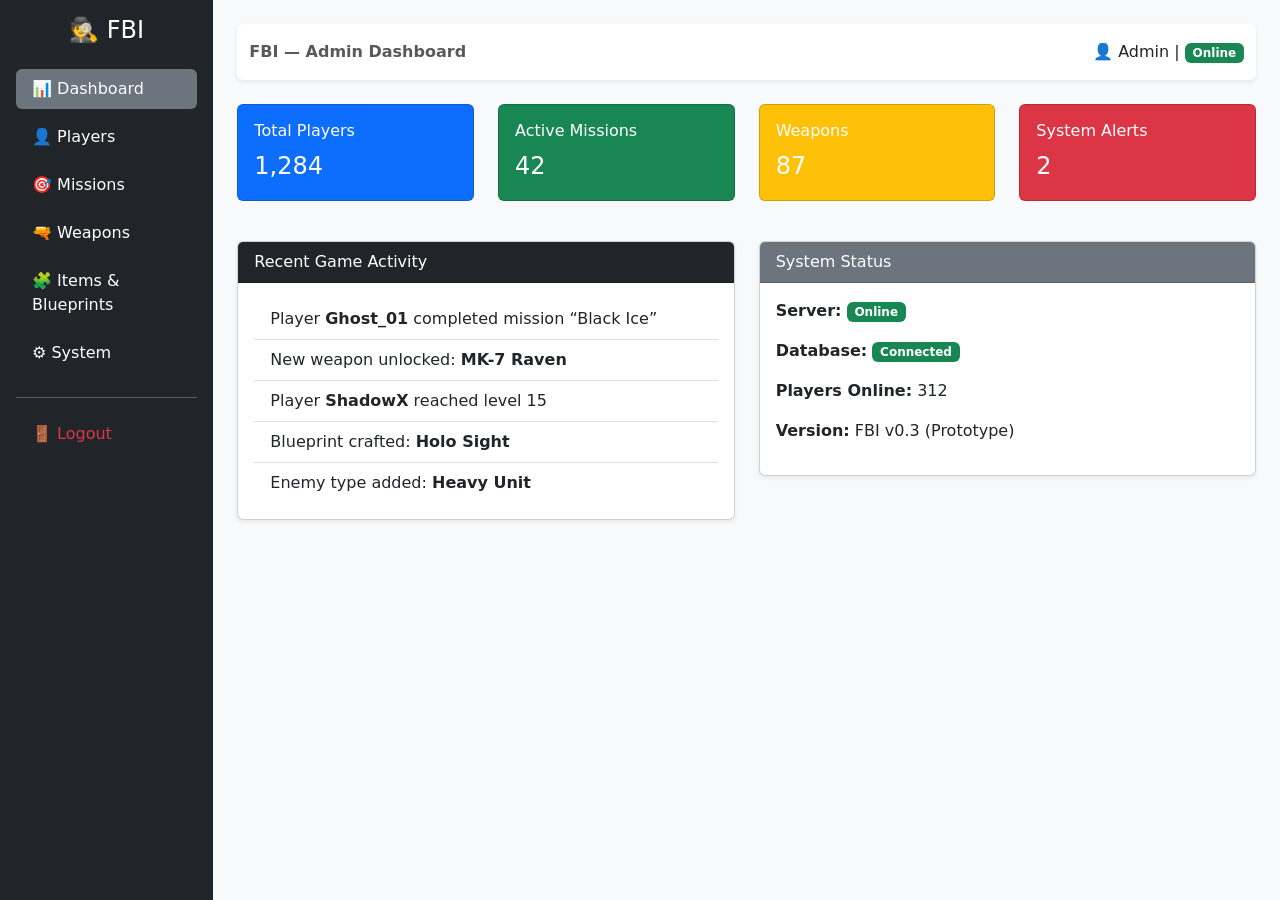
==== backoffice.html @ 22dfb8e6 "Site" ====
<!DOCTYPE html>
<html lang="en">

<head>
    <meta charset="UTF-8">
    <title>FBI — ADMIN — Back Office</title>
    <meta name="viewport" content="width=device-width, initial-scale=1.0">

    <!-- Bootstrap -->
    <link href="https://cdn.jsdelivr.net/npm/bootstrap@5.3.2/dist/css/bootstrap.min.css" rel="stylesheet">
</head>

<body class="bg-light">

    <div class="container-fluid">
        <div class="row vh-100">

            <!-- SIDEBAR -->
            <div class="col-12 col-md-3 col-lg-2 bg-dark text-white p-3">
                <h4 class="text-center mb-4">🕵️ FBI</h4>

                <ul class="nav nav-pills flex-column">
                    <li class="nav-item mb-2">
                        <a class="nav-link active bg-secondary text-white" href="#">📊 Dashboard</a>
                    </li>
                    <li class="nav-item mb-2">
                        <a class="nav-link text-white" href="players.html">👤 Players</a>
                    </li>
                    <li class="nav-item mb-2">
                        <a class="nav-link text-white" href="missions.html">🎯 Missions</a>
                    </li>
                    <li class="nav-item mb-2">
                        <a class="nav-link text-white" href="weapons.html">🔫 Weapons</a>
                    </li>
                    <li class="nav-item mb-2">
                        <a class="nav-link text-white" href="items.html">🧩 Items & Blueprints</a>
                    </li>
                    <li class="nav-item mb-2">
                        <a class="nav-link text-white" href="system.html">⚙️ System</a>
                    </li>
                    <hr>
                    <li class="nav-item">
                        <a class="nav-link text-danger" href="index.html">🚪 Logout</a>
                    </li>
                </ul>
            </div>

            <!-- MAIN CONTENT -->
            <div class="col-12 col-md-9 col-lg-10 p-4">

                <!-- TOP BAR -->
                <nav class="navbar navbar-light bg-white mb-4 rounded shadow-sm">
                    <div class="container-fluid">
                        <span class="navbar-text fw-bold">
                            FBI — Admin Dashboard
                        </span>
                        <span>
                            👤 Admin | <span class="badge bg-success">Online</span>
                        </span>
                    </div>
                </nav>

                <!-- STATS -->
                <div class="row">

                    <div class="col-md-3">
                        <div class="card text-white bg-primary mb-3">
                            <div class="card-body">
                                <h6>Total Players</h6>
                                <p class="fs-4 mb-0">1,284</p>
                            </div>
                        </div>
                    </div>

                    <div class="col-md-3">
                        <div class="card text-white bg-success mb-3">
                            <div class="card-body">
                                <h6>Active Missions</h6>
                                <p class="fs-4 mb-0">42</p>
                            </div>
                        </div>
                    </div>

                    <div class="col-md-3">
                        <div class="card text-white bg-warning mb-3">
                            <div class="card-body">
                                <h6>Weapons</h6>
                                <p class="fs-4 mb-0">87</p>
                            </div>
                        </div>
                    </div>

                    <div class="col-md-3">
                        <div class="card text-white bg-danger mb-3">
                            <div class="card-body">
                                <h6>System Alerts</h6>
                                <p class="fs-4 mb-0">2</p>
                            </div>
                        </div>
                    </div>

                </div>

                <!-- BOTTOM SECTION -->
                <div class="row mt-4">

                    <!-- RECENT ACTIVITY -->
                    <div class="col-md-6">
                        <div class="card shadow-sm">
                            <div class="card-header bg-dark text-white">
                                Recent Game Activity
                            </div>
                            <div class="card-body">
                                <ul class="list-group list-group-flush">
                                    <li class="list-group-item">Player <b>Ghost_01</b> completed mission “Black Ice”
                                    </li>
                                    <li class="list-group-item">New weapon unlocked: <b>MK-7 Raven</b></li>
                                    <li class="list-group-item">Player <b>ShadowX</b> reached level 15</li>
                                    <li class="list-group-item">Blueprint crafted: <b>Holo Sight</b></li>
                                    <li class="list-group-item">Enemy type added: <b>Heavy Unit</b></li>
                                </ul>
                            </div>
                        </div>
                    </div>

                    <!-- SYSTEM STATUS -->
                    <div class="col-md-6">
                        <div class="card shadow-sm">
                            <div class="card-header bg-secondary text-white">
                                System Status
                            </div>
                            <div class="card-body">
                                <p><strong>Server:</strong> <span class="badge bg-success">Online</span></p>
                                <p><strong>Database:</strong> <span class="badge bg-success">Connected</span></p>
                                <p><strong>Players Online:</strong> 312</p>
                                <p><strong>Version:</strong> FBI v0.3 (Prototype)</p>
                            </div>
                        </div>
                    </div>

                </div>

            </div>
        </div>
    </div>

    <!-- Bootstrap JS -->
    <script src="https://cdn.jsdelivr.net/npm/bootstrap@5.3.2/dist/js/bootstrap.bundle.min.js"></script>

</body>

</html>
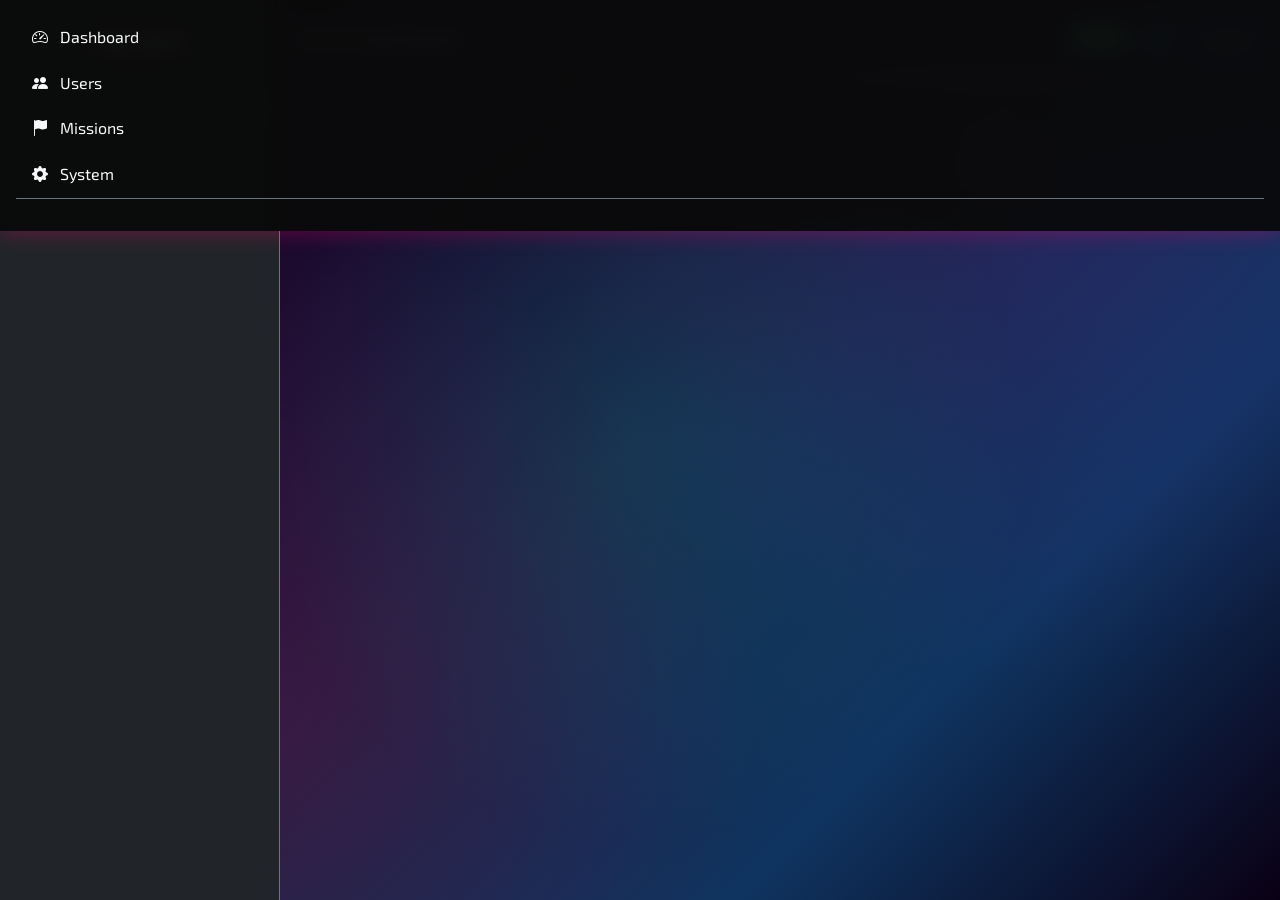
==== commit 5d049843: "Site" ====
--- a/backoffice.html
+++ b/backoffice.html
@@ -2,151 +2,263 @@
 <html lang="en">
 
 <head>
-    <meta charset="UTF-8">
-    <title>FBI — ADMIN — Back Office</title>
-    <meta name="viewport" content="width=device-width, initial-scale=1.0">
-
-    <!-- Bootstrap -->
-    <link href="https://cdn.jsdelivr.net/npm/bootstrap@5.3.2/dist/css/bootstrap.min.css" rel="stylesheet">
+  <meta charset="UTF-8" />
+  <meta name="viewport" content="width=device-width, initial-scale=1.0" />
+  <title>FBI — Admin Dashboard</title>
+
+  <link rel="preconnect" href="https://fonts.googleapis.com" />
+  <link rel="preconnect" href="https://fonts.gstatic.com" crossorigin />
+  <link href="https://fonts.googleapis.com/css2?family=Orbitron:wght@400;700;900&family=Exo+2:wght@300;400;600;700&display=swap" rel="stylesheet" />
+  <link href="https://cdn.jsdelivr.net/npm/bootstrap@5.3.2/dist/css/bootstrap.min.css" rel="stylesheet" />
+  <link href="https://cdn.jsdelivr.net/npm/bootstrap-icons@1.10.5/font/bootstrap-icons.css" rel="stylesheet" />
+  <link href="tooplate-nexus-brew.css" rel="stylesheet" />
+  <link href="styles.css" rel="stylesheet" />
 </head>
 
-<body class="bg-light">
-
-    <div class="container-fluid">
-        <div class="row vh-100">
-
-            <!-- SIDEBAR -->
-            <div class="col-12 col-md-3 col-lg-2 bg-dark text-white p-3">
-                <h4 class="text-center mb-4">🕵️ FBI</h4>
-
-                <ul class="nav nav-pills flex-column">
-                    <li class="nav-item mb-2">
-                        <a class="nav-link active bg-secondary text-white" href="#">📊 Dashboard</a>
-                    </li>
-                    <li class="nav-item mb-2">
-                        <a class="nav-link text-white" href="players.html">👤 Players</a>
-                    </li>
-                    <li class="nav-item mb-2">
-                        <a class="nav-link text-white" href="missions.html">🎯 Missions</a>
-                    </li>
-                    <li class="nav-item mb-2">
-                        <a class="nav-link text-white" href="weapons.html">🔫 Weapons</a>
-                    </li>
-                    <li class="nav-item mb-2">
-                        <a class="nav-link text-white" href="items.html">🧩 Items & Blueprints</a>
-                    </li>
-                    <li class="nav-item mb-2">
-                        <a class="nav-link text-white" href="system.html">⚙️ System</a>
-                    </li>
-                    <hr>
-                    <li class="nav-item">
-                        <a class="nav-link text-danger" href="index.html">🚪 Logout</a>
-                    </li>
-                </ul>
-            </div>
-
-            <!-- MAIN CONTENT -->
-            <div class="col-12 col-md-9 col-lg-10 p-4">
-
-                <!-- TOP BAR -->
-                <nav class="navbar navbar-light bg-white mb-4 rounded shadow-sm">
-                    <div class="container-fluid">
-                        <span class="navbar-text fw-bold">
-                            FBI — Admin Dashboard
-                        </span>
-                        <span>
-                            👤 Admin | <span class="badge bg-success">Online</span>
-                        </span>
-                    </div>
-                </nav>
-
-                <!-- STATS -->
+<body data-admin="true">
+  <div class="d-flex vh-100">
+    <aside class="d-none d-md-flex flex-column bg-dark border-end border-secondary" style="width: 280px">
+      <div class="p-4 text-center border-bottom border-secondary">
+        <div class="fs-4 fw-bold">FBI OPS</div>
+        <div class="text-muted small">Control Panel</div>
+      </div>
+      <nav class="nav flex-column p-3 gap-1">
+        <a class="nav-link text-light active" href="#dashboard" data-bs-toggle="tab">
+          <i class="bi bi-speedometer2 me-2"></i> Dashboard
+        </a>
+        <a class="nav-link text-light" href="#users" data-bs-toggle="tab">
+          <i class="bi bi-people-fill me-2"></i> Users
+        </a>
+        <a class="nav-link text-light" href="#missions" data-bs-toggle="tab">
+          <i class="bi bi-flag-fill me-2"></i> Missions
+        </a>
+        <a class="nav-link text-light" href="#system" data-bs-toggle="tab">
+          <i class="bi bi-gear-fill me-2"></i> System
+        </a>
+        <div class="mt-auto pt-3 border-top border-secondary">
+          <button id="logoutBtn" class="btn btn-outline-info w-100">
+            <i class="bi bi-box-arrow-right me-2"></i> Logout
+          </button>
+        </div>
+      </nav>
+    </aside>
+
+    <div class="flex-fill d-flex flex-column">
+      <header class="d-flex align-items-center justify-content-between p-3 border-bottom border-secondary">
+        <div class="d-flex align-items-center gap-2">
+          <button class="btn btn-ghost d-md-none" data-bs-toggle="offcanvas" data-bs-target="#navDrawer">
+            <i class="bi bi-list fs-4"></i>
+          </button>
+          <div>
+            <div id="pageTitle" class="h5 mb-0">Admin Dashboard</div>
+            <small class="text-muted" id="adminEmail"></small>
+          </div>
+        </div>
+        <div class="d-flex gap-2 align-items-center">
+          <span class="badge bg-success">Online</span>
+          <button class="btn btn-ghost" id="settingsDropdown" data-bs-toggle="dropdown" aria-haspopup="true" aria-expanded="false">
+            <i class="bi bi-gear-fill fs-5"></i>
+          </button>
+          <ul class="dropdown-menu dropdown-menu-end">
+            <li class="dropdown-header" data-i18n="settings">Settings</li>
+            <li><small class="dropdown-item-text" data-i18n="language">Language</small></li>
+            <li><button class="dropdown-item" type="button" data-lang="en">English</button></li>
+            <li><button class="dropdown-item" type="button" data-lang="pt">Português</button></li>
+            <li><button class="dropdown-item" type="button" data-lang="it">Italiano</button></li>
+            <li><button class="dropdown-item" type="button" data-lang="es">Español</button></li>
+            <li><hr class="dropdown-divider" /></li>
+            <li><small class="dropdown-item-text" data-i18n="theme">Theme</small></li>
+            <li><button class="dropdown-item" type="button" data-theme="dark">Dark</button></li>
+            <li><button class="dropdown-item" type="button" data-theme="light">Light</button></li>
+          </ul>
+          <button id="logoutBtn" class="btn btn-outline-info">Logout</button>
+        </div>
+      </header>
+
+      <main class="flex-fill overflow-auto p-4">
+        <div class="tab-content">
+          <section class="tab-pane fade show active" id="dashboard">
+            <div class="row g-3">
+              <div class="col-12 col-md-6 col-xl-3">
+                <div class="card panel">
+                  <div class="card-body">
+                    <h6 class="text-uppercase text-muted">Total Players</h6>
+                    <div class="d-flex align-items-end justify-content-between">
+                      <span class="fs-3 fw-bold">1,284</span>
+                      <i class="bi bi-people-fill fs-3 text-info"></i>
+                    </div>
+                  </div>
+                </div>
+              </div>
+              <div class="col-12 col-md-6 col-xl-3">
+                <div class="card panel">
+                  <div class="card-body">
+                    <h6 class="text-uppercase text-muted">Active Missions</h6>
+                    <div class="d-flex align-items-end justify-content-between">
+                      <span class="fs-3 fw-bold">42</span>
+                      <i class="bi bi-flag-fill fs-3 text-info"></i>
+                    </div>
+                  </div>
+                </div>
+              </div>
+              <div class="col-12 col-md-6 col-xl-3">
+                <div class="card panel">
+                  <div class="card-body">
+                    <h6 class="text-uppercase text-muted">Weapons</h6>
+                    <div class="d-flex align-items-end justify-content-between">
+                      <span class="fs-3 fw-bold">87</span>
+                      <i class="bi bi-shield-lock-fill fs-3 text-info"></i>
+                    </div>
+                  </div>
+                </div>
+              </div>
+              <div class="col-12 col-md-6 col-xl-3">
+                <div class="card panel">
+                  <div class="card-body">
+                    <h6 class="text-uppercase text-muted">System Alerts</h6>
+                    <div class="d-flex align-items-end justify-content-between">
+                      <span class="fs-3 fw-bold">2</span>
+                      <i class="bi bi-exclamation-triangle-fill fs-3 text-info"></i>
+                    </div>
+                  </div>
+                </div>
+              </div>
+            </div>
+
+            <div class="row g-3 mt-4">
+              <div class="col-12 col-lg-6">
+                <div class="card panel">
+                  <div class="card-header bg-transparent border-bottom">
+                    Recent Activity
+                  </div>
+                  <div class="card-body">
+                    <ul class="list-group list-group-flush">
+                      <li class="list-group-item bg-transparent">Player <strong>Ghost_01</strong> completed mission �Black Ice�.</li>
+                      <li class="list-group-item bg-transparent">New weapon unlocked: <strong>MK-7 Raven</strong>.</li>
+                      <li class="list-group-item bg-transparent">Player <strong>ShadowX</strong> reached level 15.</li>
+                      <li class="list-group-item bg-transparent">Blueprint crafted: <strong>Holo Sight</strong>.</li>
+                      <li class="list-group-item bg-transparent">Enemy type added: <strong>Heavy Unit</strong>.</li>
+                    </ul>
+                  </div>
+                </div>
+              </div>
+              <div class="col-12 col-lg-6">
+                <div class="card panel">
+                  <div class="card-header bg-transparent border-bottom">
+                    System Status
+                  </div>
+                  <div class="card-body">
+                    <p class="mb-2"><strong>Server:</strong> <span class="badge bg-success">Online</span></p>
+                    <p class="mb-2"><strong>Database:</strong> <span class="badge bg-success">Connected</span></p>
+                    <p class="mb-2"><strong>Players Online:</strong> 312</p>
+                    <p class="mb-0"><strong>Version:</strong> FBI v0.3 (Prototype)</p>
+                  </div>
+                </div>
+              </div>
+            </div>
+          </section>
+
+          <section class="tab-pane fade" id="users">
+            <div class="card panel">
+              <div class="card-header bg-transparent border-bottom">
+                Users
+              </div>
+              <div class="card-body">
+                <div class="table-responsive">
+                  <table class="table table-dark table-striped align-middle mb-0">
+                    <thead>
+                      <tr>
+                        <th>ID</th>
+                        <th>Username</th>
+                        <th>Rank</th>
+                        <th>Level</th>
+                        <th>Status</th>
+                      </tr>
+                    </thead>
+                    <tbody>
+                      <tr>
+                        <td>001</td>
+                        <td>Ghost_01</td>
+                        <td>Sergeant</td>
+                        <td>22</td>
+                        <td><span class="badge bg-success">Online</span></td>
+                      </tr>
+                      <tr>
+                        <td>002</td>
+                        <td>ShadowX</td>
+                        <td>Commander</td>
+                        <td>15</td>
+                        <td><span class="badge bg-danger">Offline</span></td>
+                      </tr>
+                    </tbody>
+                  </table>
+                </div>
+              </div>
+            </div>
+          </section>
+
+          <section class="tab-pane fade" id="missions">
+            <div class="card panel">
+              <div class="card-header bg-transparent border-bottom">
+                Missions
+              </div>
+              <div class="card-body">
+                <p class="text-muted">A high-level view of all active mission parameters and progression.</p>
                 <div class="row">
-
-                    <div class="col-md-3">
-                        <div class="card text-white bg-primary mb-3">
-                            <div class="card-body">
-                                <h6>Total Players</h6>
-                                <p class="fs-4 mb-0">1,284</p>
-                            </div>
-                        </div>
-                    </div>
-
-                    <div class="col-md-3">
-                        <div class="card text-white bg-success mb-3">
-                            <div class="card-body">
-                                <h6>Active Missions</h6>
-                                <p class="fs-4 mb-0">42</p>
-                            </div>
-                        </div>
-                    </div>
-
-                    <div class="col-md-3">
-                        <div class="card text-white bg-warning mb-3">
-                            <div class="card-body">
-                                <h6>Weapons</h6>
-                                <p class="fs-4 mb-0">87</p>
-                            </div>
-                        </div>
-                    </div>
-
-                    <div class="col-md-3">
-                        <div class="card text-white bg-danger mb-3">
-                            <div class="card-body">
-                                <h6>System Alerts</h6>
-                                <p class="fs-4 mb-0">2</p>
-                            </div>
-                        </div>
-                    </div>
-
-                </div>
-
-                <!-- BOTTOM SECTION -->
-                <div class="row mt-4">
-
-                    <!-- RECENT ACTIVITY -->
-                    <div class="col-md-6">
-                        <div class="card shadow-sm">
-                            <div class="card-header bg-dark text-white">
-                                Recent Game Activity
-                            </div>
-                            <div class="card-body">
-                                <ul class="list-group list-group-flush">
-                                    <li class="list-group-item">Player <b>Ghost_01</b> completed mission “Black Ice”
-                                    </li>
-                                    <li class="list-group-item">New weapon unlocked: <b>MK-7 Raven</b></li>
-                                    <li class="list-group-item">Player <b>ShadowX</b> reached level 15</li>
-                                    <li class="list-group-item">Blueprint crafted: <b>Holo Sight</b></li>
-                                    <li class="list-group-item">Enemy type added: <b>Heavy Unit</b></li>
-                                </ul>
-                            </div>
-                        </div>
-                    </div>
-
-                    <!-- SYSTEM STATUS -->
-                    <div class="col-md-6">
-                        <div class="card shadow-sm">
-                            <div class="card-header bg-secondary text-white">
-                                System Status
-                            </div>
-                            <div class="card-body">
-                                <p><strong>Server:</strong> <span class="badge bg-success">Online</span></p>
-                                <p><strong>Database:</strong> <span class="badge bg-success">Connected</span></p>
-                                <p><strong>Players Online:</strong> 312</p>
-                                <p><strong>Version:</strong> FBI v0.3 (Prototype)</p>
-                            </div>
-                        </div>
-                    </div>
-
-                </div>
-
-            </div>
-        </div>
+                  <div class="col-md-6">
+                    <ul class="list-group list-group-flush">
+                      <li class="list-group-item bg-transparent">Mission: <strong>Black Ice</strong> � Status: <span class="badge bg-warning">In Progress</span></li>
+                      <li class="list-group-item bg-transparent">Mission: <strong>Sunder</strong> � Status: <span class="badge bg-success">Complete</span></li>
+                      <li class="list-group-item bg-transparent">Mission: <strong>Phantom</strong> � Status: <span class="badge bg-secondary">Queued</span></li>
+                    </ul>
+                  </div>
+                  <div class="col-md-6">
+                    <div class="progress" style="height: 18px;">
+                      <div class="progress-bar bg-info" role="progressbar" style="width: 63%;" aria-valuenow="63" aria-valuemin="0" aria-valuemax="100">Overall Completion 63%</div>
+                    </div>
+                  </div>
+                </div>
+              </div>
+            </div>
+          </section>
+
+          <section class="tab-pane fade" id="system">
+            <div class="card panel">
+              <div class="card-header bg-transparent border-bottom">
+                System Settings
+              </div>
+              <div class="card-body">
+                <p class="text-muted mb-3">Update system preferences and maintenance modes.</p>
+                <div class="mb-3">
+                  <label class="form-label">Maintenance Mode</label>
+                  <div class="form-check form-switch">
+                    <input class="form-check-input" type="checkbox" id="maintenanceToggle" />
+                    <label class="form-check-label" for="maintenanceToggle">Enable maintenance mode</label>
+                  </div>
+                </div>
+                <div class="mb-3">
+                  <label class="form-label">Notification Level</label>
+                  <select class="form-select">
+                    <option>All alerts</option>
+                    <option selected>Critical only</option>
+                    <option>Off</option>
+                  </select>
+                </div>
+                <div class="mb-3">
+                  <button class="btn btn-outline-info" id="saveSettingsBtn">Save settings</button>
+                </div>
+              </div>
+            </div>
+          </section>
+        </div>
+      </main>
     </div>
-
-    <!-- Bootstrap JS -->
-    <script src="https://cdn.jsdelivr.net/npm/bootstrap@5.3.2/dist/js/bootstrap.bundle.min.js"></script>
-
+  </div>
+
+  <div class="toast-container position-fixed top-0 end-0 p-3"></div>
+
+  <script src="https://cdn.jsdelivr.net/npm/bootstrap@5.3.2/dist/js/bootstrap.bundle.min.js"></script>
+  <script src="app.js"></script>
 </body>
 
-</html>+</html>
--- a/tooplate-nexus-brew.css
+++ b/tooplate-nexus-brew.css
@@ -0,0 +1,1280 @@
+@charset "utf-8";
+/* CSS Document 
+
+Tooplate 2146 Nexus Brew
+
+https://www.tooplate.com/view/2146-nexus-brew
+
+*/
+
+* {
+	margin: 0;
+	padding: 0;
+	box-sizing: border-box;
+}
+
+:root {
+	--primary-gradient: linear-gradient(135deg, #d1346e, #7b45c7, #4b7ed9);
+	--secondary-gradient: linear-gradient(45deg, #40c4cc, #d1346e, #e06040);
+	--muted-gradient: linear-gradient(135deg, #b8306a, #6d3fb3, #3d6cc7);
+	--dark-bg: #0a0a0a;
+	--card-bg: rgba(20, 20, 20, 0.8);
+	--text-primary: #e0e0e0;
+	--text-secondary: #9a9a9a;
+	--neon-pink: #d1346e;
+	--neon-blue: #40c4cc;
+	--neon-purple: #7b45c7;
+	--muted-pink: #b8306a;
+	--muted-blue: #3a9da3;
+	--muted-purple: #6d3fb3;
+}
+
+body {
+	font-family: 'Exo 2', sans-serif;
+	background: #000000;
+	color: var(--text-primary);
+	overflow-x: hidden;
+	line-height: 1.6;
+	position: relative;
+	font-weight: 400;
+}
+
+/* Gradient background with more color */
+body::before {
+	content: '';
+	position: fixed;
+	top: 0;
+	left: 0;
+	right: 0;
+	bottom: 0;
+	background:
+		linear-gradient(135deg,
+			#0a0014 0%,
+			#1a0a2e 25%,
+			#16213e 50%,
+			#0f3460 75%,
+			#0a0014 100%),
+		radial-gradient(ellipse at top left, rgba(138, 43, 226, 0.25) 0%, transparent 50%),
+		radial-gradient(ellipse at bottom right, rgba(255, 0, 110, 0.25) 0%, transparent 50%),
+		radial-gradient(ellipse at center, rgba(0, 245, 255, 0.15) 0%, transparent 60%);
+	z-index: -3;
+}
+
+/* Additional color overlay */
+body::after {
+	content: '';
+	position: fixed;
+	top: 0;
+	left: 0;
+	right: 0;
+	bottom: 0;
+	background:
+		radial-gradient(circle at 20% 80%, rgba(255, 0, 110, 0.15) 0%, transparent 40%),
+		radial-gradient(circle at 80% 20%, rgba(138, 43, 226, 0.15) 0%, transparent 40%),
+		radial-gradient(circle at 50% 50%, rgba(0, 245, 255, 0.1) 0%, transparent 50%);
+	z-index: -3;
+	animation: gradientShift 15s ease-in-out infinite;
+}
+
+@keyframes gradientShift {
+
+	0%,
+	100% {
+		opacity: 0.5;
+		transform: scale(1) rotate(0deg);
+	}
+
+	50% {
+		opacity: 0.8;
+		transform: scale(1.1) rotate(180deg);
+	}
+}
+
+/* Static pattern overlay */
+.static-pattern {
+	position: fixed;
+	top: 0;
+	left: 0;
+	width: 100%;
+	height: 100%;
+	z-index: -2;
+	opacity: 0.05;
+	background-image:
+		repeating-linear-gradient(0deg,
+			transparent,
+			transparent 2px,
+			rgba(255, 255, 255, 0.1) 2px,
+			rgba(255, 255, 255, 0.1) 4px),
+		repeating-linear-gradient(90deg,
+			transparent,
+			transparent 2px,
+			rgba(255, 255, 255, 0.1) 2px,
+			rgba(255, 255, 255, 0.1) 4px);
+	background-size: 100px 100px;
+}
+
+/* Hexagon pattern */
+.hex-pattern {
+	position: fixed;
+	top: 0;
+	left: 0;
+	width: 100%;
+	height: 100%;
+	z-index: -2;
+	opacity: 0.03;
+	background-image: url("data:image/svg+xml,%3Csvg width='100' height='100' viewBox='0 0 100 100' xmlns='http://www.w3.org/2000/svg'%3E%3Cpolygon points='50,1 95,25 95,75 50,99 5,75 5,25' fill='none' stroke='%23ff006e' stroke-width='0.5'/%3E%3C/svg%3E");
+	background-size: 100px 100px;
+	animation: hexFloat 30s linear infinite;
+}
+
+@keyframes hexFloat {
+	0% {
+		transform: translate(0, 0);
+	}
+
+	100% {
+		transform: translate(-100px, -100px);
+	}
+}
+
+/* Animated geometric shapes with more vibrant colors */
+.bg-shapes {
+	position: fixed;
+	top: 0;
+	left: 0;
+	width: 100%;
+	height: 100%;
+	overflow: hidden;
+	z-index: -1;
+}
+
+.shape {
+	position: absolute;
+	opacity: 0.1;
+	animation: float 20s infinite ease-in-out;
+	filter: blur(1px);
+}
+
+.shape-1 {
+	width: 300px;
+	height: 300px;
+	background: linear-gradient(45deg, rgba(255, 0, 110, 0.4), rgba(138, 43, 226, 0.4));
+	clip-path: polygon(50% 0%, 100% 50%, 50% 100%, 0% 50%);
+	top: 10%;
+	left: 10%;
+	animation-duration: 25s;
+	animation-delay: 0s;
+}
+
+.shape-2 {
+	width: 200px;
+	height: 200px;
+	background: linear-gradient(135deg, rgba(0, 245, 255, 0.4), rgba(255, 0, 149, 0.4));
+	clip-path: polygon(25% 0%, 75% 0%, 100% 50%, 75% 100%, 25% 100%, 0% 50%);
+	top: 60%;
+	right: 20%;
+	animation-duration: 30s;
+	animation-delay: 5s;
+}
+
+.shape-3 {
+	width: 150px;
+	height: 150px;
+	background: linear-gradient(90deg, rgba(138, 43, 226, 0.4), rgba(58, 134, 255, 0.4));
+	border-radius: 50%;
+	top: 40%;
+	left: 50%;
+	animation-duration: 22s;
+	animation-delay: 10s;
+}
+
+.shape-4 {
+	width: 250px;
+	height: 250px;
+	background: linear-gradient(180deg, rgba(255, 0, 110, 0.4), rgba(255, 77, 0, 0.4));
+	clip-path: polygon(50% 0%, 100% 38%, 82% 100%, 18% 100%, 0% 38%);
+	bottom: 10%;
+	left: 30%;
+	animation-duration: 28s;
+	animation-delay: 3s;
+}
+
+.shape-5 {
+	width: 180px;
+	height: 180px;
+	background: linear-gradient(45deg, rgba(0, 245, 255, 0.4), rgba(138, 43, 226, 0.4));
+	clip-path: polygon(30% 0%, 70% 0%, 100% 30%, 100% 70%, 70% 100%, 30% 100%, 0% 70%, 0% 30%);
+	top: 20%;
+	right: 40%;
+	animation-duration: 35s;
+	animation-delay: 8s;
+}
+
+@keyframes float {
+
+	0%,
+	100% {
+		transform: translate(0, 0) rotate(0deg) scale(1);
+		opacity: 0.1;
+	}
+
+	25% {
+		transform: translate(100px, -50px) rotate(90deg) scale(1.1);
+		opacity: 0.15;
+	}
+
+	50% {
+		transform: translate(-50px, 100px) rotate(180deg) scale(0.9);
+		opacity: 0.2;
+	}
+
+	75% {
+		transform: translate(-100px, -50px) rotate(270deg) scale(1.05);
+		opacity: 0.15;
+	}
+}
+
+/* Grid pattern overlay with color */
+.grid-overlay {
+	position: fixed;
+	top: 0;
+	left: 0;
+	width: 100%;
+	height: 100%;
+	background-image:
+		linear-gradient(rgba(138, 43, 226, 0.03) 1px, transparent 1px),
+		linear-gradient(90deg, rgba(255, 0, 110, 0.03) 1px, transparent 1px);
+	background-size: 50px 50px;
+	z-index: -1;
+	animation: gridMove 10s linear infinite;
+}
+
+@keyframes gridMove {
+	0% {
+		transform: translate(0, 0);
+	}
+
+	100% {
+		transform: translate(50px, 50px);
+	}
+}
+
+/* Navigation */
+nav {
+	position: fixed;
+	top: 0;
+	width: 100%;
+	background: rgba(10, 10, 10, 0.95);
+	backdrop-filter: blur(10px);
+	z-index: 1000;
+	padding: 1rem 0;
+	box-shadow: 0 2px 20px rgba(255, 0, 110, 0.3);
+}
+
+.nav-container {
+	max-width: 1200px;
+	margin: 0 auto;
+	padding: 0 2rem;
+	display: flex;
+	justify-content: space-between;
+	align-items: center;
+}
+
+.logo {
+	font-family: 'Orbitron', sans-serif;
+	font-size: 2rem;
+	font-weight: 900;
+	background: var(--muted-gradient);
+	-webkit-background-clip: text;
+	-webkit-text-fill-color: transparent;
+	text-shadow: 0 0 20px rgba(211, 52, 110, 0.3);
+	animation: neonFlicker 2s ease-in-out infinite;
+	text-decoration: none;
+	display: flex;
+	align-items: center;
+	gap: 0.5rem;
+	letter-spacing: 2px;
+}
+
+.logo-icon {
+	width: 40px;
+	height: 40px;
+	position: relative;
+}
+
+.logo-icon svg {
+	width: 100%;
+	height: 100%;
+	filter: drop-shadow(0 0 10px rgba(255, 0, 110, 0.5));
+}
+
+.logo:hover {
+	transform: scale(1.05);
+	transition: transform 0.3s ease;
+}
+
+@keyframes neonFlicker {
+
+	0%,
+	100% {
+		opacity: 1;
+	}
+
+	50% {
+		opacity: 0.8;
+	}
+}
+
+.nav-links {
+	display: flex;
+	gap: 2rem;
+	list-style: none;
+}
+
+/* Mobile menu toggle */
+.menu-toggle {
+	display: none;
+	flex-direction: column;
+	cursor: pointer;
+	padding: 0.5rem;
+	z-index: 1001;
+}
+
+.menu-toggle span {
+	width: 25px;
+	height: 3px;
+	background: var(--muted-gradient);
+	margin: 3px 0;
+	transition: 0.3s;
+	border-radius: 2px;
+}
+
+.menu-toggle.active span:nth-child(1) {
+	transform: rotate(-45deg) translate(-5px, 6px);
+}
+
+.menu-toggle.active span:nth-child(2) {
+	opacity: 0;
+}
+
+.menu-toggle.active span:nth-child(3) {
+	transform: rotate(45deg) translate(-5px, -6px);
+}
+
+.nav-links a {
+	font-family: 'Exo 2', sans-serif;
+	color: var(--text-primary);
+	text-decoration: none;
+	position: relative;
+	transition: all 0.3s ease;
+	padding: 0.5rem 1rem;
+	font-weight: 600;
+	text-transform: uppercase;
+	letter-spacing: 1px;
+}
+
+.nav-links a::before {
+	content: '';
+	position: absolute;
+	bottom: -2px;
+	left: 50%;
+	transform: translateX(-50%);
+	width: 0;
+	height: 2px;
+	background: linear-gradient(90deg, transparent, var(--muted-pink), var(--muted-purple), transparent);
+	transition: width 0.3s ease;
+}
+
+.nav-links a::after {
+	content: '';
+	position: absolute;
+	top: 0;
+	left: 0;
+	right: 0;
+	bottom: 0;
+	background: linear-gradient(180deg, transparent, rgba(184, 48, 106, 0.1));
+	opacity: 0;
+	transition: opacity 0.3s ease;
+	z-index: -1;
+}
+
+.nav-links a:hover {
+	color: var(--muted-blue);
+	text-shadow: 0 0 8px rgba(58, 157, 163, 0.3);
+}
+
+.nav-links a:hover::before {
+	width: 100%;
+}
+
+.nav-links a:hover::after {
+	opacity: 1;
+}
+
+.nav-links a.active {
+	color: var(--muted-pink);
+	text-shadow: 0 0 10px rgba(184, 48, 106, 0.4);
+}
+
+.nav-links a.active::before {
+	width: 100%;
+	background: linear-gradient(90deg, transparent, var(--muted-pink), transparent);
+}
+
+/* Sections */
+section {
+	min-height: 100vh;
+	padding: 6rem 2rem 2rem;
+	max-width: 1200px;
+	margin: 0 auto;
+}
+
+/* Home Section */
+#home {
+	display: flex;
+	flex-direction: column;
+	justify-content: center;
+	align-items: center;
+	text-align: center;
+}
+
+.hero-title {
+	font-family: 'Orbitron', sans-serif;
+	font-size: 5rem;
+	font-weight: 900;
+	margin-bottom: 1rem;
+	background: var(--muted-gradient);
+	-webkit-background-clip: text;
+	-webkit-text-fill-color: transparent;
+	animation: gradientShift 4s ease-in-out infinite;
+	filter: drop-shadow(0 0 20px rgba(123, 69, 199, 0.3));
+	letter-spacing: 3px;
+	text-transform: uppercase;
+}
+
+@keyframes gradientShift {
+
+	0%,
+	100% {
+		filter: hue-rotate(0deg) drop-shadow(0 0 20px rgba(123, 69, 199, 0.3));
+	}
+
+	50% {
+		filter: hue-rotate(20deg) drop-shadow(0 0 20px rgba(123, 69, 199, 0.3));
+	}
+}
+
+.hero-subtitle {
+	font-family: 'Share Tech Mono', monospace;
+	font-size: 1.5rem;
+	color: var(--text-secondary);
+	margin-bottom: 2rem;
+	text-shadow: 0 0 8px rgba(64, 196, 204, 0.3);
+	letter-spacing: 1px;
+}
+
+.hero-buttons {
+	display: flex;
+	gap: 1.5rem;
+	justify-content: center;
+	align-items: center;
+	flex-wrap: wrap;
+}
+
+.cta-button {
+	font-family: 'Exo 2', sans-serif;
+	padding: 1rem 3rem;
+	background: var(--muted-gradient);
+	border: none;
+	border-radius: 50px;
+	color: white;
+	font-size: 1.2rem;
+	font-weight: 600;
+	cursor: pointer;
+	transition: all 0.3s ease;
+	box-shadow: 0 5px 15px rgba(123, 69, 199, 0.3);
+	text-decoration: none;
+	display: inline-block;
+	text-transform: uppercase;
+	letter-spacing: 1px;
+}
+
+.cta-button:hover {
+	transform: translateY(-3px);
+	box-shadow: 0 8px 25px rgba(123, 69, 199, 0.4);
+	background: linear-gradient(135deg, #a02859, #5e3492, #325aa6);
+}
+
+.cta-secondary {
+	background: transparent;
+	border: 2px solid;
+	border-image: var(--muted-gradient) 1;
+	color: var(--text-primary);
+	position: relative;
+	overflow: hidden;
+}
+
+.cta-secondary::before {
+	content: '';
+	position: absolute;
+	top: 0;
+	left: -100%;
+	width: 100%;
+	height: 100%;
+	background: var(--muted-gradient);
+	transition: left 0.3s ease;
+	z-index: -1;
+}
+
+.cta-secondary:hover {
+	color: white;
+	border-image: none;
+	border-color: transparent;
+}
+
+.cta-secondary:hover::before {
+	left: 0;
+}
+
+/* Menu Section */
+.menu-container {
+    display: grid;
+    grid-template-columns: 1fr;
+    max-width: 1000px; /* Aumenta horizontalmente */
+    margin: 3rem auto; /* Centra a caixa */
+    gap: 3rem;
+}
+
+
+.menu-category {
+	background: var(--card-bg);
+	border: 1px solid rgba(184, 48, 106, 0.2);
+	border-radius: 15px;
+	padding: 2.5rem;
+	position: relative;
+	overflow: hidden;
+}
+
+.menu-category::before {
+	content: '';
+	position: absolute;
+	top: 0;
+	left: 0;
+	right: 0;
+	height: 80px;
+	background: linear-gradient(180deg, rgba(184, 48, 106, 0.1), transparent);
+	z-index: 0;
+}
+
+.menu-category h3 {
+	font-family: 'Orbitron', sans-serif;
+	position: relative;
+	z-index: 1;
+	font-size: 2rem;
+	font-weight: 700;
+	margin-bottom: 2rem;
+	text-align: center;
+	background: var(--muted-gradient);
+	-webkit-background-clip: text;
+	-webkit-text-fill-color: transparent;
+	text-transform: uppercase;
+	letter-spacing: 3px;
+}
+
+.menu-list {
+	list-style: none;
+	position: relative;
+	z-index: 1;
+}
+
+.menu-list li {
+	position: relative;
+	overflow: hidden;
+}
+
+.menu-list li a {
+	display: flex;
+	justify-content: space-between;
+	align-items: center;
+	width: 100%;
+	padding: 1.2rem 0;
+	text-decoration: none;
+	color: inherit;
+	transition: all 0.3s ease;
+	border-bottom: 1px solid rgba(109, 63, 179, 0.1);
+	background: transparent;
+}
+
+.menu-list li::before {
+	content: '';
+	position: absolute;
+	left: -100%;
+	top: 0;
+	width: 100%;
+	height: 100%;
+	background: linear-gradient(90deg,
+			transparent,
+			rgba(138, 43, 226, 0.1),
+			rgba(255, 0, 110, 0.1),
+			transparent);
+	transition: left 0.5s ease;
+	z-index: -1;
+}
+
+.menu-list li::after {
+	content: '→';
+	position: absolute;
+	right: -30px;
+	top: 50%;
+	transform: translateY(-50%);
+	color: var(--muted-pink);
+	font-size: 1.2rem;
+	transition: right 0.3s ease;
+	opacity: 0;
+}
+
+.menu-list li:last-child a {
+	border-bottom: none;
+}
+
+.menu-list li:hover a {
+	padding-left: 1rem;
+	transform: translateX(5px);
+}
+
+.menu-list li:hover::before {
+	left: 0;
+}
+
+.menu-list li:hover::after {
+	right: 10px;
+	opacity: 1;
+}
+
+.menu-list li:hover .menu-item-name {
+	color: var(--muted-pink);
+	text-shadow: 0 0 8px rgba(184, 48, 106, 0.3);
+}
+
+.menu-list li:hover .menu-item-price {
+	color: var(--muted-purple);
+	transform: scale(1.1);
+}
+
+.menu-item-name {
+	font-size: 1.1rem;
+	color: var(--text-primary);
+	transition: all 0.3s ease;
+}
+
+.menu-item-price {
+	font-family: 'Share Tech Mono', monospace;
+	font-size: 1.1rem;
+	color: var(--muted-blue);
+	font-weight: bold;
+	transition: all 0.3s ease;
+	letter-spacing: 1px;
+}
+
+/* Specialty Section */
+#specialty {
+	background: rgba(10, 10, 10, 0.5);
+	position: relative;
+	overflow: hidden;
+}
+
+#specialty::before {
+	content: '';
+	position: absolute;
+	top: 0;
+	left: 0;
+	right: 0;
+	bottom: 0;
+	background: radial-gradient(circle at center, rgba(138, 43, 226, 0.05), transparent);
+	z-index: -1;
+}
+
+.specialty-grid {
+	display: grid;
+	grid-template-columns: repeat(auto-fit, minmax(350px, 1fr));
+	gap: 3rem;
+	margin-top: 3rem;
+}
+
+.specialty-card {
+	background: var(--card-bg);
+	border-radius: 15px;
+	padding: 2.5rem;
+	position: relative;
+	overflow: hidden;
+	border: 1px solid transparent;
+	background-clip: padding-box;
+	transition: all 0.4s ease;
+}
+
+.specialty-card::before {
+	content: '';
+	position: absolute;
+	top: 0;
+	left: 0;
+	right: 0;
+	bottom: 0;
+	border-radius: 15px;
+	padding: 1px;
+	background: var(--muted-gradient);
+	-webkit-mask: linear-gradient(#fff 0 0) content-box, linear-gradient(#fff 0 0);
+	-webkit-mask-composite: xor;
+	mask-composite: exclude;
+	opacity: 0;
+	transition: opacity 0.4s ease;
+	pointer-events: none;
+}
+
+.specialty-card:hover::before {
+	opacity: 1;
+}
+
+.specialty-card:hover {
+	transform: translateY(-10px);
+	box-shadow: 0 20px 40px rgba(138, 43, 226, 0.3);
+}
+
+.specialty-icon {
+	width: 80px;
+	height: 80px;
+	margin: 0 auto 1.5rem;
+	background: var(--muted-gradient);
+	border-radius: 50%;
+	display: flex;
+	align-items: center;
+	justify-content: center;
+	font-size: 2rem;
+	position: relative;
+	overflow: hidden;
+}
+
+.specialty-icon::after {
+	content: '';
+	position: absolute;
+	top: -50%;
+	left: -50%;
+	width: 200%;
+	height: 200%;
+	background: linear-gradient(45deg, transparent, rgba(255, 255, 255, 0.1), transparent);
+	transform: rotate(45deg);
+	transition: all 0.6s ease;
+}
+
+.specialty-card:hover .specialty-icon::after {
+	animation: shimmer 0.6s ease;
+}
+
+@keyframes shimmer {
+	0% {
+		transform: translateX(-100%) translateY(-100%) rotate(45deg);
+	}
+
+	100% {
+		transform: translateX(100%) translateY(100%) rotate(45deg);
+	}
+}
+
+.specialty-card h3 {
+	font-family: 'Orbitron', sans-serif;
+	font-size: 1.8rem;
+	font-weight: 700;
+	margin-bottom: 1rem;
+	background: var(--muted-gradient);
+	-webkit-background-clip: text;
+	-webkit-text-fill-color: transparent;
+	text-align: center;
+	letter-spacing: 1px;
+}
+
+.specialty-card p {
+	color: var(--text-secondary);
+	line-height: 1.8;
+	text-align: center;
+}
+
+.specialty-card p a {
+    color: var(--neon-pink);
+    text-decoration: none;
+    transition: all 0.3s ease;
+    border-bottom: 1px solid var(--neon-pink);
+}
+
+.specialty-card p a:hover {
+    color: var(--neon-blue);
+    border-bottom-color: var(--neon-blue);
+}
+
+.specialty-badge {
+	font-family: 'Share Tech Mono', monospace;
+	position: absolute;
+	top: 20px;
+	right: 20px;
+	background: rgba(255, 0, 110, 0.1);
+	color: var(--muted-pink);
+	padding: 0.5rem 1rem;
+	border-radius: 20px;
+	font-size: 0.8rem;
+	text-transform: uppercase;
+	letter-spacing: 2px;
+	border: 1px solid rgba(255, 0, 110, 0.3);
+}
+
+.about-tabs {
+	display: flex;
+	justify-content: center;
+	gap: 2rem;
+	margin: 3rem 0 2rem;
+}
+
+.tab-button {
+	font-family: 'Share Tech Mono', monospace;
+	background: transparent;
+	border: 1px solid rgba(109, 63, 179, 0.3);
+	color: var(--text-primary);
+	padding: 1rem 2rem;
+	cursor: pointer;
+	transition: all 0.3s ease;
+	font-size: 1rem;
+	text-transform: uppercase;
+	letter-spacing: 2px;
+	position: relative;
+	overflow: hidden;
+}
+
+.tab-button::before {
+	content: '';
+	position: absolute;
+	bottom: 0;
+	left: 0;
+	width: 100%;
+	height: 0;
+	background: var(--muted-gradient);
+	transition: height 0.3s ease;
+	z-index: -1;
+}
+
+.tab-button:hover {
+	border-color: var(--muted-pink);
+	text-shadow: 0 0 8px rgba(184, 48, 106, 0.3);
+}
+
+.tab-button.active {
+	background: var(--muted-gradient);
+	border: none;
+	color: white;
+}
+
+.tab-content {
+	display: none;
+	animation: fadeIn 0.5s ease;
+}
+
+.tab-content.active {
+	display: block;
+}
+
+@keyframes fadeIn {
+	from {
+		opacity: 0;
+		transform: translateY(10px);
+	}
+
+	to {
+		opacity: 1;
+		transform: translateY(0);
+	}
+}
+
+.about-content {
+	display: grid;
+	grid-template-columns: 1fr 1fr;
+	gap: 3rem;
+	align-items: center;
+	margin-top: 2rem;
+}
+
+.about-text {
+	background: var(--card-bg);
+	padding: 2rem;
+	border-radius: 10px;
+	border: 1px solid rgba(109, 63, 179, 0.2);
+}
+.about-text p a {
+    color: var(--neon-pink);
+    text-decoration: none;
+    transition: all 0.3s ease;
+    border-bottom: 1px solid var(--neon-pink);
+}
+
+.about-text p a:hover {
+    color: var(--neon-blue);
+    border-bottom-color: var(--neon-blue);
+}
+
+.about-image {
+	width: 100%;
+	height: 400px;
+	border-radius: 10px;
+	position: relative;
+	overflow: hidden;
+	box-shadow: 0 10px 30px rgba(109, 63, 179, 0.3);
+}
+
+.about-image img {
+	width: 100%;
+	height: 100%;
+	object-fit: cover;
+	filter: brightness(0.8) contrast(1.2);
+	transition: all 0.5s ease;
+}
+
+.about-image:hover img {
+	transform: scale(1.05);
+	filter: brightness(0.9) contrast(1.3);
+}
+
+.about-image::after {
+	content: '';
+	position: absolute;
+	top: 0;
+	left: 0;
+	right: 0;
+	bottom: 0;
+	background: linear-gradient(135deg, rgba(138, 43, 226, 0.2), rgba(255, 0, 110, 0.2));
+	mix-blend-mode: overlay;
+	pointer-events: none;
+}
+
+.about-text h3 {
+	font-family: 'Orbitron', sans-serif;
+	font-weight: 700;
+	letter-spacing: 1px;
+	margin-bottom: 1rem;
+	color: var(--muted-pink);
+}
+
+/* Contact Section */
+.contact-container {
+	display: grid;
+	grid-template-columns: 1fr 1fr;
+	gap: 3rem;
+	margin-top: 3rem;
+}
+
+.contact-form {
+	background: var(--card-bg);
+	padding: 3rem;
+	border-radius: 10px;
+	border: 1px solid rgba(64, 196, 204, 0.2);
+}
+
+.contact-info {
+	background: var(--card-bg);
+	padding: 3rem;
+	border-radius: 10px;
+	border: 1px solid rgba(109, 63, 179, 0.2);
+}
+
+.contact-info h3 {
+	font-family: 'Orbitron', sans-serif;
+	color: var(--muted-pink);
+	margin-bottom: 2rem;
+	font-size: 1.8rem;
+	font-weight: 700;
+	letter-spacing: 1px;
+}
+
+.info-item {
+	margin-bottom: 1.5rem;
+	display: flex;
+	align-items: center;
+	gap: 1rem;
+}
+
+.info-icon {
+	width: 40px;
+	height: 40px;
+	background: var(--muted-gradient);
+	border-radius: 50%;
+	display: flex;
+	align-items: center;
+	justify-content: center;
+	color: white;
+	font-weight: bold;
+}
+
+.info-text {
+	color: var(--text-secondary);
+}
+
+.social-links {
+	display: flex;
+	gap: 1rem;
+	margin-top: 2rem;
+}
+
+.social-link {
+	width: 40px;
+	height: 40px;
+	border: 1px solid rgba(184, 48, 106, 0.3);
+	border-radius: 50%;
+	display: flex;
+	align-items: center;
+	justify-content: center;
+	color: var(--muted-pink);
+	text-decoration: none;
+	transition: all 0.3s ease;
+}
+
+.social-link:hover {
+	background: var(--muted-gradient);
+	color: white;
+	transform: translateY(-3px);
+}
+
+.form-group {
+	margin-bottom: 1.5rem;
+}
+
+.form-group label {
+	font-family: 'Share Tech Mono', monospace;
+	display: block;
+	margin-bottom: 0.5rem;
+	color: var(--muted-blue);
+	letter-spacing: 1px;
+	text-transform: uppercase;
+	font-size: 0.9rem;
+}
+
+.form-group input,
+.form-group textarea {
+	width: 100%;
+	padding: 1rem;
+	background: rgba(10, 10, 10, 0.8);
+	border: 1px solid rgba(109, 63, 179, 0.2);
+	border-radius: 5px;
+	color: var(--text-primary);
+	transition: all 0.3s ease;
+}
+
+.form-group input:focus,
+.form-group textarea:focus {
+	outline: none;
+	border-color: var(--muted-pink);
+	box-shadow: 0 0 8px rgba(184, 48, 106, 0.2);
+}
+
+.submit-btn {
+	width: 100%;
+	padding: 1rem;
+	background: var(--muted-gradient);
+	border: none;
+	border-radius: 5px;
+	color: white;
+	font-size: 1.1rem;
+	cursor: pointer;
+	transition: all 0.3s ease;
+}
+
+.submit-btn:hover {
+	transform: translateY(-2px);
+	box-shadow: 0 5px 15px rgba(109, 63, 179, 0.3);
+	background: linear-gradient(135deg, #a02859, #5e3492, #325aa6);
+}
+
+/* Footer */
+footer {
+	background: rgba(10, 10, 10, 0.95);
+	padding: 3rem 0 2rem;
+	margin-top: 5rem;
+	border-top: 1px solid rgba(184, 48, 106, 0.2);
+}
+
+.footer-content {
+	max-width: 1200px;
+	margin: 0 auto;
+	padding: 0 2rem;
+	text-align: center;
+}
+
+.footer-links {
+	display: flex;
+	justify-content: center;
+	gap: 3rem;
+	margin-bottom: 2rem;
+}
+
+.footer-links a {
+	color: var(--text-secondary);
+	text-decoration: none;
+	transition: all 0.3s ease;
+	position: relative;
+}
+
+.footer-links a::after {
+	content: '';
+	position: absolute;
+	bottom: -5px;
+	left: 0;
+	width: 0;
+	height: 1px;
+	background: var(--muted-gradient);
+	transition: width 0.3s ease;
+}
+
+.footer-links a:hover {
+	color: var(--muted-pink);
+}
+
+.footer-links a:hover::after {
+	width: 100%;
+}
+
+.copyright {
+	font-family: 'Share Tech Mono', monospace;
+	color: var(--text-secondary);
+	font-size: 0.9rem;
+	margin-top: 2rem;
+	padding-top: 2rem;
+	border-top: 1px solid rgba(109, 63, 179, 0.1);
+	letter-spacing: 1px;
+}
+.copyright a {
+	color: var(--text-secondary);
+}
+
+.glitch {
+	font-family: 'Orbitron', sans-serif;
+	position: relative;
+	color: var(--text-primary);
+	font-size: 3rem;
+	font-weight: 700;
+	text-transform: uppercase;
+	text-shadow: 0.05em 0 0 var(--muted-pink), -0.025em -0.05em 0 var(--muted-blue),
+		0.025em 0.05em 0 var(--muted-purple);
+	animation: glitch 500ms infinite;
+	letter-spacing: 3px;
+}
+
+@keyframes glitch {
+	0% {
+		text-shadow: 0.05em 0 0 var(--muted-pink), -0.025em -0.05em 0 var(--muted-blue),
+			0.025em 0.05em 0 var(--muted-purple);
+	}
+
+	14% {
+		text-shadow: 0.05em 0 0 var(--muted-pink), -0.025em -0.05em 0 var(--muted-blue),
+			0.025em 0.05em 0 var(--muted-purple);
+	}
+
+	15% {
+		text-shadow: -0.05em -0.025em 0 var(--muted-pink), 0.025em 0.025em 0 var(--muted-blue),
+			-0.05em -0.05em 0 var(--muted-purple);
+	}
+
+	49% {
+		text-shadow: -0.05em -0.025em 0 var(--muted-pink), 0.025em 0.025em 0 var(--muted-blue),
+			-0.05em -0.05em 0 var(--muted-purple);
+	}
+
+	50% {
+		text-shadow: 0.025em 0.05em 0 var(--muted-pink), 0.05em 0 0 var(--muted-blue),
+			0 -0.05em 0 var(--muted-purple);
+	}
+
+	99% {
+		text-shadow: 0.025em 0.05em 0 var(--muted-pink), 0.05em 0 0 var(--muted-blue),
+			0 -0.05em 0 var(--muted-purple);
+	}
+
+	100% {
+		text-shadow: -0.025em 0 0 var(--muted-pink), -0.025em -0.025em 0 var(--muted-blue),
+			-0.025em -0.05em 0 var(--muted-purple);
+	}
+}
+
+/* Responsive */
+@media (max-width: 768px) {
+	.hero-title {
+		font-size: 3rem;
+	}
+
+	.menu-toggle {
+		display: flex;
+	}
+
+	.nav-links {
+		position: fixed;
+		top: 80px;
+		left: 0;
+		width: 100%;
+		height: calc(100vh - 80px);
+		background: rgba(10, 10, 10, 0.98);
+		backdrop-filter: blur(20px);
+		flex-direction: column;
+		justify-content: flex-start;
+		align-items: center;
+		padding-top: 2rem;
+		gap: 2rem;
+		transform: translateX(-100%);
+		transition: transform 0.3s ease;
+		z-index: 999;
+	}
+
+	.nav-links.active {
+		transform: translateX(0);
+	}
+
+	.nav-links a {
+		font-size: 1.5rem;
+		padding: 1rem 2rem;
+		text-align: center;
+		width: 100%;
+		border-bottom: 1px solid rgba(109, 63, 179, 0.1);
+	}
+
+	.menu-container {
+		grid-template-columns: 1fr;
+	}
+
+	.contact-container {
+		grid-template-columns: 1fr;
+	}
+
+	.about-tabs {
+		flex-wrap: wrap;
+		gap: 1rem;
+	}
+
+	.tab-button {
+		padding: 0.8rem 1.5rem;
+		font-size: 0.9rem;
+	}
+
+	.glitch {
+		font-size: 2rem;
+	}
+
+	.about-content {
+		grid-template-columns: 1fr;
+	}
+
+	.specialty-grid {
+		grid-template-columns: 1fr;
+	}
+
+	.hero-buttons {
+		flex-direction: column;
+		gap: 1rem;
+	}
+
+	.cta-button {
+		width: 100%;
+		max-width: 300px;
+	}
+}
--- a/styles.css
+++ b/styles.css
@@ -0,0 +1,181 @@
+:root {
+  --bg-main: #050811;
+  --bg-panel: rgba(10, 18, 30, 0.85);
+  --accent-primary: #23d1f5;
+  --accent-secondary: #3b9df0;
+  --text-main: #e8f1ff;
+  --text-muted: rgba(232, 241, 255, 0.72);
+  --border: rgba(35, 209, 245, 0.25);
+  --panel-shadow: 0 0 0 1px rgba(47, 156, 212, 0.15), 0 10px 20px rgba(0, 0, 0, 0.45);
+  --radius: 12px;
+}
+
+body {
+  background: var(--bg-main);
+  color: var(--text-main);
+  font-family: 'Exo 2', sans-serif;
+}
+
+/* Hide legacy decorative shapes from original template */
+.static-pattern,
+.hex-pattern,
+.bg-shapes {
+  display: none !important;
+}
+
+a {
+  color: var(--accent-primary);
+}
+
+a:hover {
+  color: var(--accent-secondary);
+}
+
+.navbar {
+  background: rgba(8, 14, 26, 0.75);
+  border-bottom: 1px solid rgba(255, 255, 255, 0.05);
+}
+
+.navbar-brand {
+  font-family: 'Orbitron', sans-serif;
+  letter-spacing: 1px;
+  font-weight: 700;
+  color: var(--accent-primary) !important;
+}
+
+.btn-ghost {
+  background: transparent;
+  border: 1px solid rgba(36, 176, 249, 0.25);
+  color: var(--accent-primary);
+}
+
+.btn-ghost:hover {
+  background: rgba(35, 209, 245, 0.1);
+  color: var(--accent-secondary);
+}
+
+.card,
+.panel {
+  background: var(--bg-panel);
+  border: 1px solid var(--border);
+  box-shadow: var(--panel-shadow);
+  border-radius: var(--radius);
+}
+
+.section-title {
+  font-family: 'Orbitron', sans-serif;
+  letter-spacing: 1px;
+  text-transform: uppercase;
+  color: var(--accent-primary);
+}
+
+.section-subtitle {
+  color: var(--text-muted);
+}
+
+.carousel-item img {
+  height: 380px;
+  object-fit: cover;
+  width: 100%;
+}
+
+@media (max-width: 768px) {
+  .carousel-item img {
+    height: 260px;
+  }
+}
+
+#pageLoader {
+  position: fixed;
+  inset: 0;
+  display: flex;
+  align-items: center;
+  justify-content: center;
+  background: rgba(5, 8, 17, 0.9);
+  z-index: 9999;
+  transition: opacity 0.3s ease;
+}
+
+#pageLoader.hidden {
+  opacity: 0;
+  pointer-events: none;
+}
+
+.toast-container {
+  position: fixed;
+  bottom: 20px;
+  right: 20px;
+  z-index: 1055;
+  width: auto;
+  max-width: 320px;
+}
+
+.modal-content {
+  background: rgba(10, 18, 30, 0.95);
+  border: 1px solid rgba(35, 209, 245, 0.2);
+}
+
+.form-control,
+.form-select {
+  background: rgba(18, 25, 40, 0.7);
+  color: var(--text-main);
+  border: 1px solid rgba(35, 209, 245, 0.2);
+}
+
+.form-control:focus,
+.form-select:focus {
+  border-color: var(--accent-primary);
+  box-shadow: 0 0 0 0.25rem rgba(35, 209, 245, 0.25);
+}
+
+.card-header,
+.navbar {
+  background: rgba(10, 18, 30, 0.9) !important;
+}
+
+.badge.bg-success {
+  background-color: #2dd36f !important;
+}
+
+.badge.bg-danger {
+  background-color: #ff5d5f !important;
+}
+
+.badge.bg-warning {
+  background-color: #f6c25b !important;
+}
+
+/* Team cards */
+.team-card {
+  border: 1px solid rgba(35, 209, 245, 0.2);
+  background: rgba(10, 18, 30, 0.6);
+  border-radius: 14px;
+  overflow: hidden;
+}
+
+.team-card img {
+  object-fit: cover;
+  height: 180px;
+  width: 100%;
+}
+
+.team-card-body {
+  padding: 1rem;
+}
+
+@media (max-width: 576px) {
+  .navbar-brand {
+    font-size: 1rem;
+  }
+}
+
+:root[data-theme="light"] {
+  --bg-main: #f3f6ff;
+  --bg-panel: rgba(255, 255, 255, 0.92);
+  --accent-primary: #1c7ed6;
+  --accent-secondary: #63b3ed;
+  --text-main: #0b1a2b;
+  --text-muted: rgba(11, 26, 43, 0.75);
+  --border: rgba(28, 126, 214, 0.25);
+  --panel-shadow: 0 0 0 1px rgba(28, 126, 214, 0.15), 0 10px 20px rgba(0, 0, 0, 0.08);
+}
